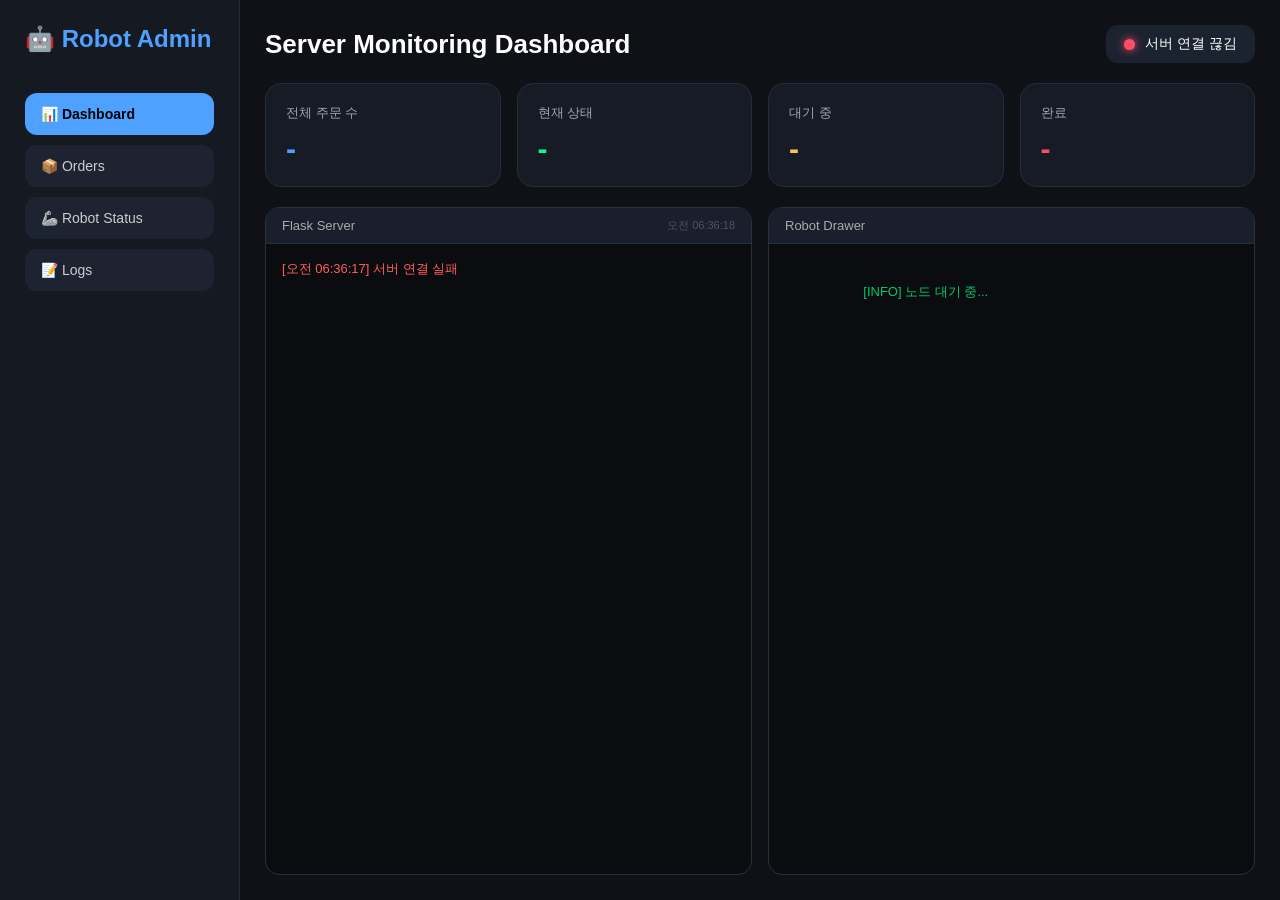
==== phone_server/templates/admin.html @ ddd021c2 "Add local project files" ====
<!DOCTYPE html>
<html lang="ko">
<head>
  <meta charset="UTF-8"/>
  <meta name="viewport" content="width=device-width, initial-scale=1.0"/>
  <title>Robot Server Admin</title>
  <style>
    * { margin:0; padding:0; box-sizing:border-box; font-family:"Segoe UI",sans-serif; }
    body { background:#0f1117; color:white; overflow:hidden; }
    .container { display:flex; height:100vh; }

    /* ── SIDEBAR ── */
    .sidebar { width:240px; background:#151922; border-right:1px solid #222938; padding:25px; flex-shrink:0; }
    .logo { font-size:24px; font-weight:800; margin-bottom:40px; color:#4ea1ff; }
    .menu { display:flex; flex-direction:column; gap:10px; }
    .menu button {
      background:#1d2330; border:none; color:#ccc; padding:13px 16px;
      border-radius:12px; text-align:left; cursor:pointer; transition:0.2s; font-size:14px;
    }
    .menu button:hover { background:#2b3447; color:white; }
    .menu button.active { background:#4ea1ff; color:#000; font-weight:700; }

    /* ── MAIN ── */
    .main { flex:1; padding:25px; overflow:auto; display:flex; flex-direction:column; gap:20px; }
    .topbar { display:flex; justify-content:space-between; align-items:center; }
    .page-title { font-size:26px; font-weight:800; }
    .server-status {
      display:flex; align-items:center; gap:10px;
      background:#1c2330; padding:10px 18px; border-radius:12px; font-size:14px;
    }
    .dot {
      width:11px; height:11px; border-radius:50%;
      background:#00ff88; box-shadow:0 0 8px #00ff88;
      animation: blink 1.5s ease-in-out infinite;
    }
    .dot.offline { background:#ff4d67; box-shadow:0 0 8px #ff4d67; animation:none; }
    @keyframes blink { 0%,100%{opacity:1} 50%{opacity:0.4} }

    /* ── CARDS ── */
    .cards { display:grid; grid-template-columns:repeat(4,1fr); gap:16px; }
    .card {
      background:#161b26; border:1px solid #242c3d;
      border-radius:16px; padding:20px;
    }
    .card-title { color:#9ea7b8; font-size:13px; margin-bottom:10px; }
    .card-value { font-size:30px; font-weight:800; }
    .c-blue   { color:#4ea1ff; }
    .c-green  { color:#00ff88; }
    .c-yellow { color:#ffc14d; }
    .c-red    { color:#ff4d67; }

    /* ── TERMINALS ── */
    .terminal-wrap { display:grid; grid-template-columns:1fr 1fr; gap:16px; flex:1; min-height:0; }
    .terminal {
      background:#0a0c10; border:1px solid #2a2f3d;
      border-radius:14px; overflow:hidden; display:flex; flex-direction:column;
    }
    .terminal-header {
      background:#1a1f2e; padding:10px 16px; font-size:13px;
      color:#aaa; border-bottom:1px solid #2a2f3d;
      display:flex; justify-content:space-between; align-items:center;
    }
    .terminal-header span { font-size:11px; color:#555; }
    .terminal-body {
      padding:14px 16px; overflow-y:auto; font-family:monospace;
      font-size:13px; line-height:1.75; flex:1;
      white-space:pre-wrap; word-break:break-all;
    }
    .log-info  { color:#00cc66; }
    .log-warn  { color:#ffcc00; }
    .log-error { color:#ff5c5c; }
    .log-blue  { color:#53a8ff; }
    .log-dim   { color:#555; }

    /* ── ORDERS PANEL ── */
    .orders-panel {
      background:#161b26; border:1px solid #242c3d; border-radius:16px;
      padding:18px; display:none; flex-direction:column; gap:12px;
    }
    .orders-panel.visible { display:flex; }
    .order-row {
      display:flex; align-items:center; gap:14px;
      background:#1a1f2e; border-radius:10px; padding:12px 16px;
      border-left:3px solid #333;
    }
    .order-row.waiting    { border-color:#ffc14d; }
    .order-row.processing { border-color:#4ea1ff; }
    .order-row.done       { border-color:#00ff88; }
    .order-img { width:44px; height:44px; border-radius:8px; object-fit:cover; background:#fff; }
    .order-info { flex:1; min-width:0; }
    .order-name { font-weight:600; font-size:13px; }
    .order-meta { color:#888; font-size:12px; margin-top:2px; }
    .progress-wrap { display:flex; align-items:center; gap:8px; margin-top:6px; }
    .prog-bg { flex:1; height:5px; background:#2a2f3d; border-radius:3px; overflow:hidden; }
    .prog-fill { height:100%; border-radius:3px; transition:width .5s ease; background:#4ea1ff; }
    .prog-fill.done { background:#00ff88; }
    .prog-pct { font-size:11px; color:#888; min-width:28px; text-align:right; font-family:monospace; }
    .badge {
      font-size:11px; font-weight:600; padding:3px 8px; border-radius:99px;
      white-space:nowrap;
    }
    .badge.waiting    { background:rgba(255,193,77,.15); color:#ffc14d; }
    .badge.processing { background:rgba(78,161,255,.15); color:#4ea1ff; }
    .badge.done       { background:rgba(0,255,136,.12); color:#00ff88; }
    .btn-del {
      background:transparent; border:1px solid #333; color:#888; padding:5px 10px;
      border-radius:8px; cursor:pointer; font-size:12px; transition:0.2s;
    }
    .btn-del:hover { border-color:#ff4d67; color:#ff4d67; }
    .btn-rst {
      background:transparent; border:1px solid #333; color:#888; padding:5px 10px;
      border-radius:8px; cursor:pointer; font-size:12px; transition:0.2s;
    }
    .btn-rst:hover { border-color:#4ea1ff; color:#4ea1ff; }

    /* ── TOAST ── */
    .toast {
      position:fixed; bottom:24px; right:24px;
      background:#1a1f2e; border:1px solid #333; border-radius:10px;
      padding:10px 18px; font-size:13px;
      transform:translateY(80px); opacity:0; transition:.3s; z-index:9999;
    }
    .toast.show { transform:translateY(0); opacity:1; }
    .toast.ok  { border-color:#00ff88; color:#00ff88; }
    .toast.err { border-color:#ff4d67; color:#ff4d67; }
  </style>
</head>
<body>
<div class="container">

  <!-- SIDEBAR -->
  <div class="sidebar">
    <div class="logo">🤖 Robot Admin</div>
    <div class="menu">
      <button class="active" onclick="showPage('dashboard',this)">📊 Dashboard</button>
      <button onclick="showPage('orders',this)">📦 Orders</button>
      <button onclick="showPage('robot',this)">🦾 Robot Status</button>
      <button onclick="showPage('logs',this)">📝 Logs</button>
    </div>
  </div>

  <!-- MAIN -->
  <div class="main">

    <!-- 상단 바 -->
    <div class="topbar">
      <div class="page-title" id="page-title">Server Monitoring Dashboard</div>
      <div class="server-status">
        <div class="dot" id="server-dot"></div>
        <span id="server-label">연결 확인 중...</span>
      </div>
    </div>

    <!-- 요약 카드 -->
    <div class="cards">
      <div class="card">
        <div class="card-title">전체 주문 수</div>
        <div class="card-value c-blue" id="cnt-total">-</div>
      </div>
      <div class="card">
        <div class="card-title">현재 상태</div>
        <div class="card-value c-green" id="cnt-status">-</div>
      </div>
      <div class="card">
        <div class="card-title">대기 중</div>
        <div class="card-value c-yellow" id="cnt-waiting">-</div>
      </div>
      <div class="card">
        <div class="card-title">완료</div>
        <div class="card-value c-red" id="cnt-done">-</div>
      </div>
    </div>

    <!-- 대시보드: 터미널 두 개 -->
    <div class="terminal-wrap" id="page-dashboard">

      <!-- Flask 로그 (API 요청 기록) -->
      <div class="terminal">
        <div class="terminal-header">
          Flask Server
          <span id="flask-time"></span>
        </div>
        <div class="terminal-body" id="flask-log">
          <span class="log-info">* Serving Flask app 'app'</span>
          <span class="log-info">* Debug mode: on</span>
          <span class="log-error">WARNING: Development server — do not use in production.</span>
          <span class="log-blue">* Running on http://127.0.0.1:5000</span>
          <span class="log-blue">* Running on http://0.0.0.0:5000</span>
          <span class="log-dim">Press CTRL+C to quit</span>

        </div>
      </div>

      <!-- 로봇 상태 (DB 기반) -->
      <div class="terminal">
        <div class="terminal-header">
          Robot Drawer
          <span id="robot-time"></span>
        </div>
        <div class="terminal-body" id="robot-log">
          <span class="log-info">[INFO] 노드 대기 중...</span>
        </div>
      </div>

    </div>
    <!-- =========================
    🤖 ROBOT STATUS PAGE
    ========================= -->
    <div id="page-robot"
        style="
          display:none;
          flex-direction:column;
          gap:16px;
        ">

      <div class="cards">

        <div class="card">
          <div class="card-title">현재 상태</div>
          <div class="card-value c-green"
              id="robot-state">
            IDLE
          </div>
        </div>

        <div class="card">
          <div class="card-title">현재 Stage</div>
          <div class="card-value c-blue"
              id="robot-stage">
            WAITING
          </div>
        </div>

        <div class="card">
          <div class="card-title">현재 펜</div>
          <div class="card-value c-yellow"
              id="robot-pen">
            NONE
          </div>
        </div>

        <div class="card">
          <div class="card-title">현재 주문</div>
          <div class="card-value c-red"
              id="robot-order">
            -
          </div>
        </div>

      </div>

      <div class="cards">

        <div class="card">

          <div class="card-title">
            현재 좌표
          </div>

          <div style="line-height:2; margin-top:10px;">

            X :
            <span id="robot-x">0.0</span>

            <br>

            Y :
            <span id="robot-y">0.0</span>

            <br>

            Z :
            <span id="robot-z">0.0</span>

          </div>

        </div>

        <div class="card">

          <div class="card-title">
            Path 진행률
          </div>

          <div class="progress-wrap"
              style="margin-top:18px;">

            <div class="prog-bg">

              <div class="prog-fill"
                  id="robot-progress-bar"
                  style="width:0%">
              </div>

            </div>

          </div>

          <div style="
            margin-top:12px;
            color:#888;
            font-size:13px;
          "
              id="robot-progress-text">

            0 / 0 paths

          </div>

        </div>

      </div>

    </div>

    <!-- =========================
    📝 LOGS PAGE
    ========================= -->
    <div id="page-logs"
        style="
          display:none;
          flex-direction:column;
          gap:16px;
        ">

      <div class="terminal">

        <div class="terminal-header">
          System Logs
        </div>

        <div class="terminal-body"
            id="system-log">

        </div>

      </div>

    </div>


    <!-- 주문 패널 -->
    <div class="orders-panel" id="page-orders">
      <div style="font-weight:700; font-size:15px; margin-bottom:4px;">📦 주문 목록</div>
      <div id="orders-list"><div style="color:#555;text-align:center;padding:2rem;">불러오는 중...</div></div>
    </div>

  </div>
</div>

<!-- 토스트 -->
<div class="toast" id="toast"></div>

<script>
let allOrders = [];
let flaskLogs = [];
let robotLogs = [];
let currentPage = 'dashboard';

// ─── 페이지 전환 ───
function showPage(page, btn) {

  currentPage = page;

  document.querySelectorAll('.menu button')
    .forEach(b => b.classList.remove('active'));

  btn.classList.add('active');

  document.getElementById('page-dashboard').style.display =
    (page === 'dashboard') ? 'grid' : 'none';

  document.getElementById('page-orders').style.display =
    (page === 'orders') ? 'flex' : 'none';

  document.getElementById('page-robot').style.display =
    (page === 'robot') ? 'flex' : 'none';

  document.getElementById('page-logs').style.display =
    (page === 'logs') ? 'flex' : 'none';

  const titles = {
    dashboard: 'Server Monitoring Dashboard',
    orders: '📦 주문 목록',
    robot: '🤖 Robot Status',
    logs: '📝 System Logs'
  };

  document.getElementById('page-title').textContent =
    titles[page] || page;
}

// ─── 시간 포맷 ───
function nowStr() {

  return new Date().toLocaleTimeString(
    'ko-KR',
    {
      hour:'2-digit',
      minute:'2-digit',
      second:'2-digit'
    }
  );
}

function fullTime(iso) {

  return new Date(iso + 'Z')
    .toLocaleString('ko-KR');
}

// ─── Flask 로그 추가 ───
function addFlaskLog(msg, cls='log-dim') {

  const ts = nowStr();

  flaskLogs.push(
    `<span class="${cls}">[${ts}] ${msg}</span>`
  );

  if (flaskLogs.length > 80) {
    flaskLogs.shift();
  }

  const el = document.getElementById('flask-log');

  if (!el) return;

  el.innerHTML = flaskLogs.join('\n');

  el.scrollTop = el.scrollHeight;

  const t = document.getElementById('flask-time');

  if (t) {
    t.textContent = ts;
  }
}

// ─── Robot 로그 추가 ───
function addRobotLog(msg, cls='log-info') {

  const ts = nowStr();

  robotLogs.push(
    `<span class="${cls}">[${ts}] ${msg}</span>`
  );

  if (robotLogs.length > 80) {
    robotLogs.shift();
  }

  const el = document.getElementById('robot-log');

  if (!el) return;

  el.innerHTML = robotLogs.join('\n');

  el.scrollTop = el.scrollHeight;

  const t = document.getElementById('robot-time');

  if (t) {
    t.textContent = ts;
  }
}

// ─── 주문 데이터 가져오기 ───
async function fetchOrders() {

  try {

    const res = await fetch('/api/orders');

    if (!res.ok) {
      throw new Error();
    }

    allOrders = await res.json();

    // 서버 상태
    document.getElementById('server-dot').className =
      'dot';

    document.getElementById('server-label').textContent =
      '서버 온라인';

    addFlaskLog(
      '"GET /api/orders HTTP/1.1" 200',
      'log-dim'
    );

    // 상태 계산
    const waiting = allOrders.filter(
      o => o.status === 'waiting'
    ).length;

    const processing = allOrders.filter(o => {

      const progress = Number(o.progress || 0);

      return (
        o.status === 'processing' &&
        progress > 0 &&
        progress < 100
      );

    }).length;

    const done = allOrders.filter(o => {

      const progress = Number(o.progress || 0);

      return (
        o.status === 'done' ||
        progress >= 100
      );

    }).length;

    document.getElementById('cnt-total').textContent =
      allOrders.length;

    document.getElementById('cnt-waiting').textContent =
      waiting;

    document.getElementById('cnt-done').textContent =
      done;

    let statusText = 'IDLE';
    let statusColor = 'c-red';

    if (processing > 0) {

      statusText = 'DRAWING';
      statusColor = 'c-green';

    }
    else if (waiting > 0) {

      statusText = 'WAITING';
      statusColor = 'c-yellow';

    }
    else if (done > 0) {

      statusText = 'READY';
      statusColor = 'c-blue';

    }

    document.getElementById('cnt-status').textContent =
      statusText;

    document.getElementById('cnt-status').className =
      'card-value ' + statusColor;

    renderOrders();

  } catch (e) {

    console.error(e);

    document.getElementById('server-dot').className =
      'dot offline';

    document.getElementById('server-label').textContent =
      '서버 연결 끊김';

    addFlaskLog(
      '서버 연결 실패',
      'log-error'
    );
  }
}

// ─── 실제 ROS 로그 가져오기 ───
async function fetchRobotLogs() {

  try {

    const res = await fetch('/api/robot_logs');

    if (!res.ok) return;

    const logs = await res.json();

    const el = document.getElementById('robot-log');

    if (!el) return;

    el.innerHTML = logs.map(log => {

      let cls = 'log-info';

      if (log.level === 'warn') {
        cls = 'log-warn';
      }

      if (log.level === 'error') {
        cls = 'log-error';
      }

      return `

<span class="${cls}">
[${log.time}] ${log.message}
</span>
      `;

    }).join('\n');

    el.scrollTop = el.scrollHeight;

    const t = document.getElementById('robot-time');

    if (t) {
      t.textContent = nowStr();
    }

  } catch (e) {

    console.error(e);

  }
}

// 🤖 Robot Status 가져오기
async function fetchRobotStatus() {

  try {

    const res = await fetch('/api/robot_status');

    if (!res.ok) return;

    const data = await res.json();

    // 상태
    document.getElementById('robot-state').textContent =
      data.state || 'IDLE';

    // stage
    document.getElementById('robot-stage').textContent =
      data.stage || 'WAITING';

    // 펜
    document.getElementById('robot-pen').textContent =
      data.pen || 'NONE';

    // 주문번호
    document.getElementById('robot-order').textContent =
      data.orderId || '-';

    // 좌표
    document.getElementById('robot-x').textContent =
      Number(data.x || 0).toFixed(2);

    document.getElementById('robot-y').textContent =
      Number(data.y || 0).toFixed(2);

    document.getElementById('robot-z').textContent =
      Number(data.z || 0).toFixed(2);

    // path 진행률
    const current = data.currentPath || 0;
    const total = data.totalPath || 0;

    let pct = 0;

    if (total > 0) {
      pct = (current / total) * 100;
    }

    document.getElementById('robot-progress-bar')
      .style.width = `${pct}%`;

    document.getElementById('robot-progress-text')
      .textContent = `${current} / ${total} paths`;

  } catch (e) {

    console.error(e);

  }
}

// ─── 주문 패널 렌더링 ───
function renderOrders() {

  const el = document.getElementById('orders-list');

  if (!el) return;

  if (!allOrders.length) {

    el.innerHTML = `
<div style="
  color:#555;
  text-align:center;
  padding:2rem;
">
주문 없음
</div>
    `;

    return;
  }

  el.innerHTML = allOrders.map(o => {

    const isDone = o.status === 'done';

    const label = {
      waiting:'대기 중',
      processing:'그리는 중',
      done:'완료'
    }[o.status] || o.status;

    const eta = o.estimatedTime > 0
      ? `⏱ ${
          Math.floor(o.estimatedTime/60) > 0
          ? Math.floor(o.estimatedTime/60)+'분 '
          : ''
        }${o.estimatedTime%60}초 남음`
      : (isDone ? '완료' : '계산 중...');

    const img = o.image_path
      ? `<img class="order-img"
              src="/uploads/${o.image_path}"
              onerror="this.src='/static/placeholder.png'; this.onerror=null;">`
      : `<div class="order-img"
              style="
                display:flex;
                align-items:center;
                justify-content:center;
                color:#555;
              ">
          🖼️
        </div>`;

    return `
<div class="order-row ${o.status}">

  ${img}

  <div class="order-info">

    <div class="order-name">
      #${o.id} · ${o.model || '(기종 없음)'}
    </div>

    <div class="order-meta">
      ${o.caseType||''}
      ·
      ${o.caseColor||''}
      ·
      ₩${(o.totalPrice||0).toLocaleString()}
      ·
      ${fullTime(o.createdAt)}
    </div>

    <div class="progress-wrap">

      <div class="prog-bg">
        <div class="prog-fill ${isDone?'done':''}"
             style="width:${o.progress||0}%">
        </div>
      </div>

      <span class="prog-pct">
        ${o.progress||0}%
      </span>

      <span style="
        font-size:11px;
        color:#666;
        margin-left:4px;
      ">
        ${eta}
      </span>

    </div>
  </div>

  <span class="badge ${o.status}">
    ${label}
  </span>

  <button class="btn-rst"
          onclick="resetOrder(${o.id})">
    🔄
  </button>

  <button class="btn-del"
          onclick="deleteOrder(${o.id})">
    🗑
  </button>

</div>
    `;

  }).join('');
}

// ─── 주문 초기화 ───
async function resetOrder(id) {

  if (!confirm(
    `주문 #${id}를 대기 상태로 초기화하시겠습니까?`
  )) {
    return;
  }

  await fetch(
    `/api/orders/${id}/reset`,
    { method:'PATCH' }
  );

  addFlaskLog(
    `"PATCH /api/orders/${id}/reset HTTP/1.1" 200`,
    'log-info'
  );

  showToast(
    `주문 #${id} 초기화 완료`,
    'ok'
  );

  fetchOrders();
}

// ─── 주문 삭제 ───
async function deleteOrder(id) {

  if (!confirm(
    `주문 #${id}를 삭제하시겠습니까? (복구 불가)`
  )) {
    return;
  }

  await fetch(
    `/api/orders/${id}`,
    { method:'DELETE' }
  );

  addFlaskLog(
    `"DELETE /api/orders/${id} HTTP/1.1" 200`,
    'log-warn'
  );

  showToast(
    `주문 #${id} 삭제 완료`,
    'ok'
  );

  fetchOrders();
}

// ─── 토스트 ───
function showToast(msg, type='') {

  const el = document.getElementById('toast');

  if (!el) return;

  el.textContent = msg;

  el.className = `toast show ${type}`;

  setTimeout(() => {
    el.classList.remove('show');
  }, 3000);
}

// ─── 초기 실행 ───
window.onload = () => {

  fetchOrders();
  fetchRobotLogs();
  fetchRobotStatus();

  setInterval(fetchOrders, 2000);

  setInterval(fetchRobotLogs, 1000);

  setInterval(fetchRobotStatus, 500);

  setInterval(() => {

    const el = document.getElementById('flask-time');

    if (el) {
      el.textContent = nowStr();
    }

  }, 1000);

};

</script>
</body>
</html>
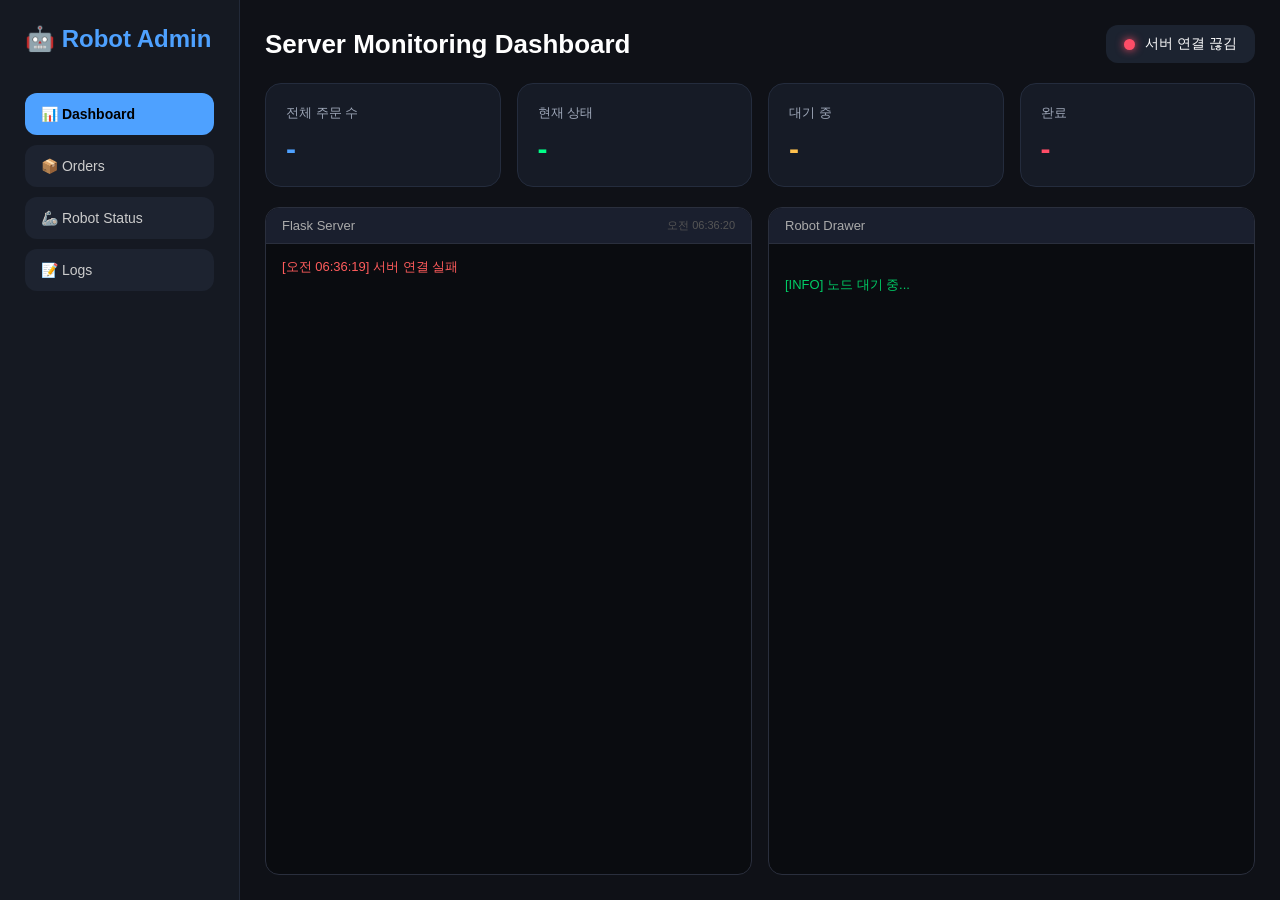
==== commit f000b3bb: "Add phone app and server" ====
--- a/phone_server/templates/admin.html
+++ b/phone_server/templates/admin.html
@@ -63,8 +63,13 @@
     .terminal-header span { font-size:11px; color:#555; }
     .terminal-body {
       padding:14px 16px; overflow-y:auto; font-family:monospace;
-      font-size:13px; line-height:1.75; flex:1;
-      white-space:pre-wrap; word-break:break-all;
+      font-size:13px; line-height:1.35; flex:1;
+      white-space:pre-line; word-break:break-word;
+    }
+    .terminal-body span {
+      display:block;
+      margin:0;
+      padding:0;
     }
     .log-info  { color:#00cc66; }
     .log-warn  { color:#ffcc00; }
@@ -86,6 +91,11 @@
     .order-row.waiting    { border-color:#ffc14d; }
     .order-row.processing { border-color:#4ea1ff; }
     .order-row.done       { border-color:#00ff88; }
+    .order-row.cancel_requested { border-color:#ff884d; }
+    .order-row.cancelled { border-color:#ff4d67; }
+    .order-row.safety_stopped { border-color:#ff3333; }
+    .order-row.impact_stopped { border-color:#ff4d67; }
+    .order-row.error { border-color:#ff3333; }
     .order-img { width:44px; height:44px; border-radius:8px; object-fit:cover; background:#fff; }
     .order-info { flex:1; min-width:0; }
     .order-name { font-weight:600; font-size:13px; }
@@ -102,6 +112,11 @@
     .badge.waiting    { background:rgba(255,193,77,.15); color:#ffc14d; }
     .badge.processing { background:rgba(78,161,255,.15); color:#4ea1ff; }
     .badge.done       { background:rgba(0,255,136,.12); color:#00ff88; }
+    .badge.cancel_requested { background:rgba(255,136,77,.15); color:#ff884d; }
+    .badge.cancelled { background:rgba(255,77,103,.15); color:#ff4d67; }
+    .badge.safety_stopped { background:rgba(255,0,0,.15); color:#ff3333; }
+    .badge.impact_stopped { background:rgba(255,77,103,.15); color:#ff4d67; }
+    .badge.error { background:rgba(255,0,0,.15); color:#ff3333; }
     .btn-del {
       background:transparent; border:1px solid #333; color:#888; padding:5px 10px;
       border-radius:8px; cursor:pointer; font-size:12px; transition:0.2s;
@@ -123,6 +138,118 @@
     .toast.show { transform:translateY(0); opacity:1; }
     .toast.ok  { border-color:#00ff88; color:#00ff88; }
     .toast.err { border-color:#ff4d67; color:#ff4d67; }
+    .toast.warn { border-color:#ffcc00; color:#ffcc00; }
+
+    /* ── ROBOT CENTER ALERT ── */
+    .robot-alert-overlay {
+      position:fixed;
+      inset:0;
+      background:rgba(0,0,0,.62);
+      display:none;
+      align-items:center;
+      justify-content:center;
+      z-index:100000;
+      backdrop-filter:blur(4px);
+    }
+
+    .robot-alert-overlay.show {
+      display:flex;
+    }
+
+    .robot-alert-box {
+      width:520px;
+      max-width:90%;
+      background:#171d29;
+      border:2px solid #ff4d67;
+      border-radius:22px;
+      box-shadow:0 0 45px rgba(255,77,103,.35);
+      padding:34px 30px;
+      text-align:center;
+      animation:alertPop .22s ease-out;
+    }
+
+    @keyframes alertPop {
+      from { transform:scale(.88); opacity:0; }
+      to { transform:scale(1); opacity:1; }
+    }
+
+    .robot-alert-icon {
+      font-size:58px;
+      margin-bottom:14px;
+    }
+
+    .robot-alert-title {
+      font-size:26px;
+      font-weight:900;
+      color:#ff4d67;
+      margin-bottom:12px;
+    }
+
+    .robot-alert-message {
+      font-size:17px;
+      line-height:1.6;
+      color:#f2f2f2;
+      margin-bottom:24px;
+      white-space:pre-line;
+    }
+
+    .robot-alert-button {
+      background:#ff4d67;
+      color:white;
+      border:none;
+      border-radius:12px;
+      padding:11px 26px;
+      font-size:15px;
+      font-weight:700;
+      cursor:pointer;
+    }
+
+    .robot-alert-button:hover {
+      background:#ff2f4f;
+    }
+
+    /* ── IMAGE MODAL ── */
+    .image-modal {
+      position:fixed;
+      inset:0;
+      background:rgba(0,0,0,.82);
+      display:none;
+      align-items:center;
+      justify-content:center;
+      z-index:99999;
+      backdrop-filter:blur(4px);
+    }
+
+    .image-modal.show {
+      display:flex;
+    }
+
+    .image-modal img {
+      max-width:85%;
+      max-height:85%;
+      border-radius:18px;
+      box-shadow:0 0 40px rgba(0,0,0,.5);
+      background:white;
+    }
+
+    .image-modal-close {
+      position:absolute;
+      top:28px;
+      right:38px;
+      font-size:42px;
+      color:white;
+      cursor:pointer;
+      user-select:none;
+    }
+
+    .order-img {
+      transition:.2s;
+    }
+
+    .order-img:hover {
+      transform:scale(1.08);
+      box-shadow:0 0 12px rgba(255,255,255,.2);
+    }
   </style>
 </head>
 <body>
@@ -351,11 +478,96 @@
 <!-- 토스트 -->
 <div class="toast" id="toast"></div>
 
+<!-- 로봇 중앙 경고 알림 -->
+<div class="robot-alert-overlay"
+     id="robot-alert-overlay"
+     onclick="closeRobotCenterAlert()">
+
+  <div class="robot-alert-box"
+       onclick="event.stopPropagation()">
+
+    <div class="robot-alert-icon">🚨</div>
+
+    <div class="robot-alert-title">
+      로봇 안전 정지
+    </div>
+
+    <div class="robot-alert-message"
+         id="robot-alert-message">
+      로봇이 외력 감지로 인해 중지되었습니다.
+      현장 확인 후 다시 진행해주세요.
+    </div>
+
+    <button class="robot-alert-button"
+            onclick="closeRobotCenterAlert()">
+      확인
+    </button>
+
+  </div>
+</div>
+
+
+<!-- 이미지 확대 모달 -->
+<div class="image-modal"
+     id="image-modal"
+     onclick="closeImageModal()">
+
+  <div class="image-modal-close">
+    ×
+  </div>
+
+  <img id="modal-image"
+       src=""
+       onclick="event.stopPropagation()">
+
+</div>
+
 <script>
 let allOrders = [];
 let flaskLogs = [];
 let robotLogs = [];
 let currentPage = 'dashboard';
+let lastAlertLogKey = '';
+let robotAlertTimer = null;
+let robotCenterAlertDismissed = false;
+let lastRobotStatus = null;
+
+function isImportantRobotLog(log) {
+
+  if (!log || !log.message) return false;
+
+  const msg = String(log.message);
+
+  return (
+    log.level === 'error' ||
+    msg.includes('외력') ||
+    msg.includes('안전정지') ||
+    msg.includes('SAFETY_STOP') ||
+    msg.includes('IMPACT_STOP') ||
+    msg.includes('impact') ||
+    msg.includes('protective stop') ||
+    msg.includes('move_line reported failure') ||
+    msg.includes('success=False') ||
+    msg.includes('작업 중 오류') ||
+    msg.includes('오류')
+  );
+}
+
+function getRobotAlertMessage(log) {
+
+  const msg = String(log.message || '');
+
+  if (msg.includes('IMPACT_STOP') || msg.toLowerCase().includes('impact') || msg.toLowerCase().includes('protective stop') || msg.includes('SAFETY_STOP')) {
+    return 'The robot stopped after detecting an external impact or a protective stop.\nPlease inspect the robot before resuming the job.';
+  }
+
+  if (msg.includes('move_line reported failure') || msg.includes('success=False')) {
+    return 'A robot motion command failed.\nPlease inspect the robot for an external impact or a protective stop before resuming.';
+  }
+
+  return 'A robot error occurred during operation.\nPlease inspect the robot before resuming the job.';
+}
+
 
 // ─── 페이지 전환 ───
 function showPage(page, btn) {
@@ -409,6 +621,48 @@
     .toLocaleString('ko-KR');
 }
 
+function getEffectiveOrderStatus(order) {
+
+  if (!order) return 'waiting';
+
+  const robotOrderId = Number(lastRobotStatus?.orderId || 0);
+  const orderId = Number(order.id || 0);
+
+  if (robotOrderId && orderId === robotOrderId) {
+    if (lastRobotStatus?.stage === 'IMPACT_STOP' || lastRobotStatus?.state === 'STOPPED') {
+      return 'impact_stopped';
+    }
+  }
+
+  return order.status;
+}
+
+function applyRobotStatusSummary(data) {
+
+  const statusEl = document.getElementById('cnt-status');
+  if (!statusEl || !data) return;
+
+  let statusText = 'IDLE';
+  let statusColor = 'c-red';
+
+  if (data.stage === 'IMPACT_STOP' || data.state === 'STOPPED') {
+    statusText = 'IMPACT_STOP';
+    statusColor = 'c-red';
+  } else if (data.state === 'ERROR' || data.stage === 'FAILED') {
+    statusText = 'ERROR';
+    statusColor = 'c-red';
+  } else if (data.state === 'DRAWING') {
+    statusText = data.stage || 'DRAWING';
+    statusColor = 'c-green';
+  } else if (data.stage === 'WAITING' || data.state === 'IDLE') {
+    statusText = 'WAITING';
+    statusColor = 'c-yellow';
+  }
+
+  statusEl.textContent = statusText;
+  statusEl.className = 'card-value ' + statusColor;
+}
+
 // ─── Flask 로그 추가 ───
 function addFlaskLog(msg, cls='log-dim') {
 
@@ -495,12 +749,23 @@
       o => o.status === 'waiting'
     ).length;
 
+    const impactStopped = allOrders.filter(
+      o => {
+        const status = getEffectiveOrderStatus(o);
+        return status === 'impact_stopped' || status === 'safety_stopped';
+      }
+    ).length;
+
+    const failed = allOrders.filter(
+      o => getEffectiveOrderStatus(o) === 'error'
+    ).length;
+
     const processing = allOrders.filter(o => {
 
       const progress = Number(o.progress || 0);
 
       return (
-        o.status === 'processing' &&
+        getEffectiveOrderStatus(o) === 'processing' &&
         progress > 0 &&
         progress < 100
       );
@@ -512,7 +777,7 @@
       const progress = Number(o.progress || 0);
 
       return (
-        o.status === 'done' ||
+        getEffectiveOrderStatus(o) === 'done' ||
         progress >= 100
       );
 
@@ -527,33 +792,48 @@
     document.getElementById('cnt-done').textContent =
       done;
 
-    let statusText = 'IDLE';
-    let statusColor = 'c-red';
-
-    if (processing > 0) {
-
-      statusText = 'DRAWING';
-      statusColor = 'c-green';
-
-    }
-    else if (waiting > 0) {
-
-      statusText = 'WAITING';
-      statusColor = 'c-yellow';
-
-    }
-    else if (done > 0) {
-
-      statusText = 'READY';
-      statusColor = 'c-blue';
-
-    }
-
-    document.getElementById('cnt-status').textContent =
-      statusText;
-
-    document.getElementById('cnt-status').className =
-      'card-value ' + statusColor;
+    if (!lastRobotStatus) {
+
+      let statusText = 'IDLE';
+      let statusColor = 'c-red';
+
+      if (impactStopped > 0) {
+
+        statusText = 'IMPACT_STOP';
+        statusColor = 'c-red';
+
+      }
+      else if (failed > 0) {
+
+        statusText = 'ERROR';
+        statusColor = 'c-red';
+
+      }
+      else if (processing > 0) {
+
+        statusText = 'DRAWING';
+        statusColor = 'c-green';
+
+      }
+      else if (waiting > 0) {
+
+        statusText = 'WAITING';
+        statusColor = 'c-yellow';
+
+      }
+      else if (done > 0) {
+
+        statusText = 'READY';
+        statusColor = 'c-blue';
+
+      }
+
+      document.getElementById('cnt-status').textContent =
+        statusText;
+
+      document.getElementById('cnt-status').className =
+        'card-value ' + statusColor;
+    }
 
     renderOrders();
 
@@ -585,6 +865,24 @@
 
     const logs = await res.json();
 
+    const latestImportant = [...logs]
+      .reverse()
+      .find(isImportantRobotLog);
+
+    if (latestImportant && !robotCenterAlertDismissed) {
+
+      const alertKey = `${latestImportant.time}-${latestImportant.level}-${latestImportant.message}`;
+
+      if (alertKey !== lastAlertLogKey) {
+
+        lastAlertLogKey = alertKey;
+
+        showRobotCenterAlert(
+          getRobotAlertMessage(latestImportant)
+        );
+      }
+    }
+
     const el = document.getElementById('robot-log');
 
     if (!el) return;
@@ -602,11 +900,8 @@
       }
 
       return `
-
-<span class="${cls}">
-[${log.time}] ${log.message}
-</span>
-      `;
+<span class="${cls}">[${log.time}] ${log.message}</span>
+`;
 
     }).join('\n');
 
@@ -635,15 +930,23 @@
     if (!res.ok) return;
 
     const data = await res.json();
+    lastRobotStatus = data;
+    applyRobotStatusSummary(data);
 
     // 상태
     document.getElementById('robot-state').textContent =
       data.state || 'IDLE';
 
+    document.getElementById('robot-state').className =
+      'card-value ' + ((data.stage === 'IMPACT_STOP' || data.state === 'STOPPED' || data.state === 'ERROR') ? 'c-red' : (data.state === 'DRAWING' ? 'c-green' : 'c-yellow'));
+
     // stage
     document.getElementById('robot-stage').textContent =
       data.stage || 'WAITING';
 
+    document.getElementById('robot-stage').className =
+      'card-value ' + ((data.stage === 'IMPACT_STOP' || data.stage === 'FAILED') ? 'c-red' : (data.stage === 'DRAW' || data.state === 'DRAWING' ? 'c-blue' : 'c-green'));
+
     // 펜
     document.getElementById('robot-pen').textContent =
       data.pen || 'NONE';
@@ -677,6 +980,23 @@
 
     document.getElementById('robot-progress-text')
       .textContent = `${current} / ${total} paths`;
+
+    const stopReason = String(data.stopReason || '').trim();
+    const stopKey = `${data.orderId || '-'}:${data.stage || '-'}:${stopReason}`;
+
+    if (data.stage === 'IMPACT_STOP' || data.state === 'STOPPED') {
+      if (!robotCenterAlertDismissed || lastAlertLogKey !== stopKey) {
+        lastAlertLogKey = stopKey;
+        robotCenterAlertDismissed = false;
+        showRobotCenterAlert(
+          stopReason
+            ? `The robot stopped because of an external impact or a protective stop.\n\nReason: ${stopReason}`
+            : 'The robot stopped because of an external impact or a protective stop.\nPlease inspect the robot before resuming.'
+        );
+      }
+    } else if (lastAlertLogKey.startsWith(`${data.orderId || '-'}:IMPACT_STOP`) || data.stage !== 'IMPACT_STOP') {
+      robotCenterAlertDismissed = false;
+    }
 
   } catch (e) {
 
@@ -709,13 +1029,19 @@
 
   el.innerHTML = allOrders.map(o => {
 
-    const isDone = o.status === 'done';
+    const status = getEffectiveOrderStatus(o);
+    const isDone = status === 'done';
 
     const label = {
-      waiting:'대기 중',
-      processing:'그리는 중',
+      waiting:'대기',
+      processing:'진행 중',
+      cancel_requested:'취소 요청',
+      cancelled:'중단',
+      impact_stopped:'외력 중단',
+      safety_stopped:'안전 중단',
+      error:'오류',
       done:'완료'
-    }[o.status] || o.status;
+    }[status] || status;
 
     const eta = o.estimatedTime > 0
       ? `⏱ ${
@@ -728,6 +1054,8 @@
     const img = o.image_path
       ? `<img class="order-img"
               src="/uploads/${o.image_path}"
+              onclick="openImageModal('/uploads/${o.image_path}')"
+              style="cursor:pointer"
               onerror="this.src='/static/placeholder.png'; this.onerror=null;">`
       : `<div class="order-img"
               style="
@@ -740,7 +1068,7 @@
         </div>`;
 
     return `
-<div class="order-row ${o.status}">
+<div class="order-row ${status}">
 
   ${img}
 
@@ -783,7 +1111,7 @@
     </div>
   </div>
 
-  <span class="badge ${o.status}">
+  <span class="badge ${status}">
     ${label}
   </span>
 
@@ -868,9 +1196,76 @@
 
   el.className = `toast show ${type}`;
 
+  const duration = type === 'err' ? 7000 : 4500;
+
   setTimeout(() => {
     el.classList.remove('show');
-  }, 3000);
+  }, duration);
+}
+
+// ─── 로봇 중앙 경고 알림 ───
+function showRobotCenterAlert(message) {
+
+  const overlay =
+    document.getElementById('robot-alert-overlay');
+
+  const msg =
+    document.getElementById('robot-alert-message');
+
+  if (!overlay || !msg) return;
+
+  msg.textContent = message;
+
+  overlay.classList.add('show');
+
+  if (robotAlertTimer) {
+    clearTimeout(robotAlertTimer);
+    robotAlertTimer = null;
+  }
+}
+
+// ─── 로봇 중앙 경고 닫기 ───
+function closeRobotCenterAlert() {
+
+  const overlay =
+    document.getElementById('robot-alert-overlay');
+
+  robotCenterAlertDismissed = true;
+
+  if (robotAlertTimer) {
+    clearTimeout(robotAlertTimer);
+    robotAlertTimer = null;
+  }
+
+  if (!overlay) return;
+
+  overlay.classList.remove('show');
+}
+
+// ─── 이미지 확대 ───
+function openImageModal(src) {
+
+  const modal =
+    document.getElementById('image-modal');
+
+  const img =
+    document.getElementById('modal-image');
+
+  if (!modal || !img) return;
+
+  img.src = src;
+
+  modal.classList.add('show');
+}
+
+// ─── 이미지 모달 닫기 ───
+function closeImageModal() {
+
+  const modal = document.getElementById('image-modal');
+
+  if (!modal) return;
+
+  modal.classList.remove('show');
 }
 
 // ─── 초기 실행 ───
